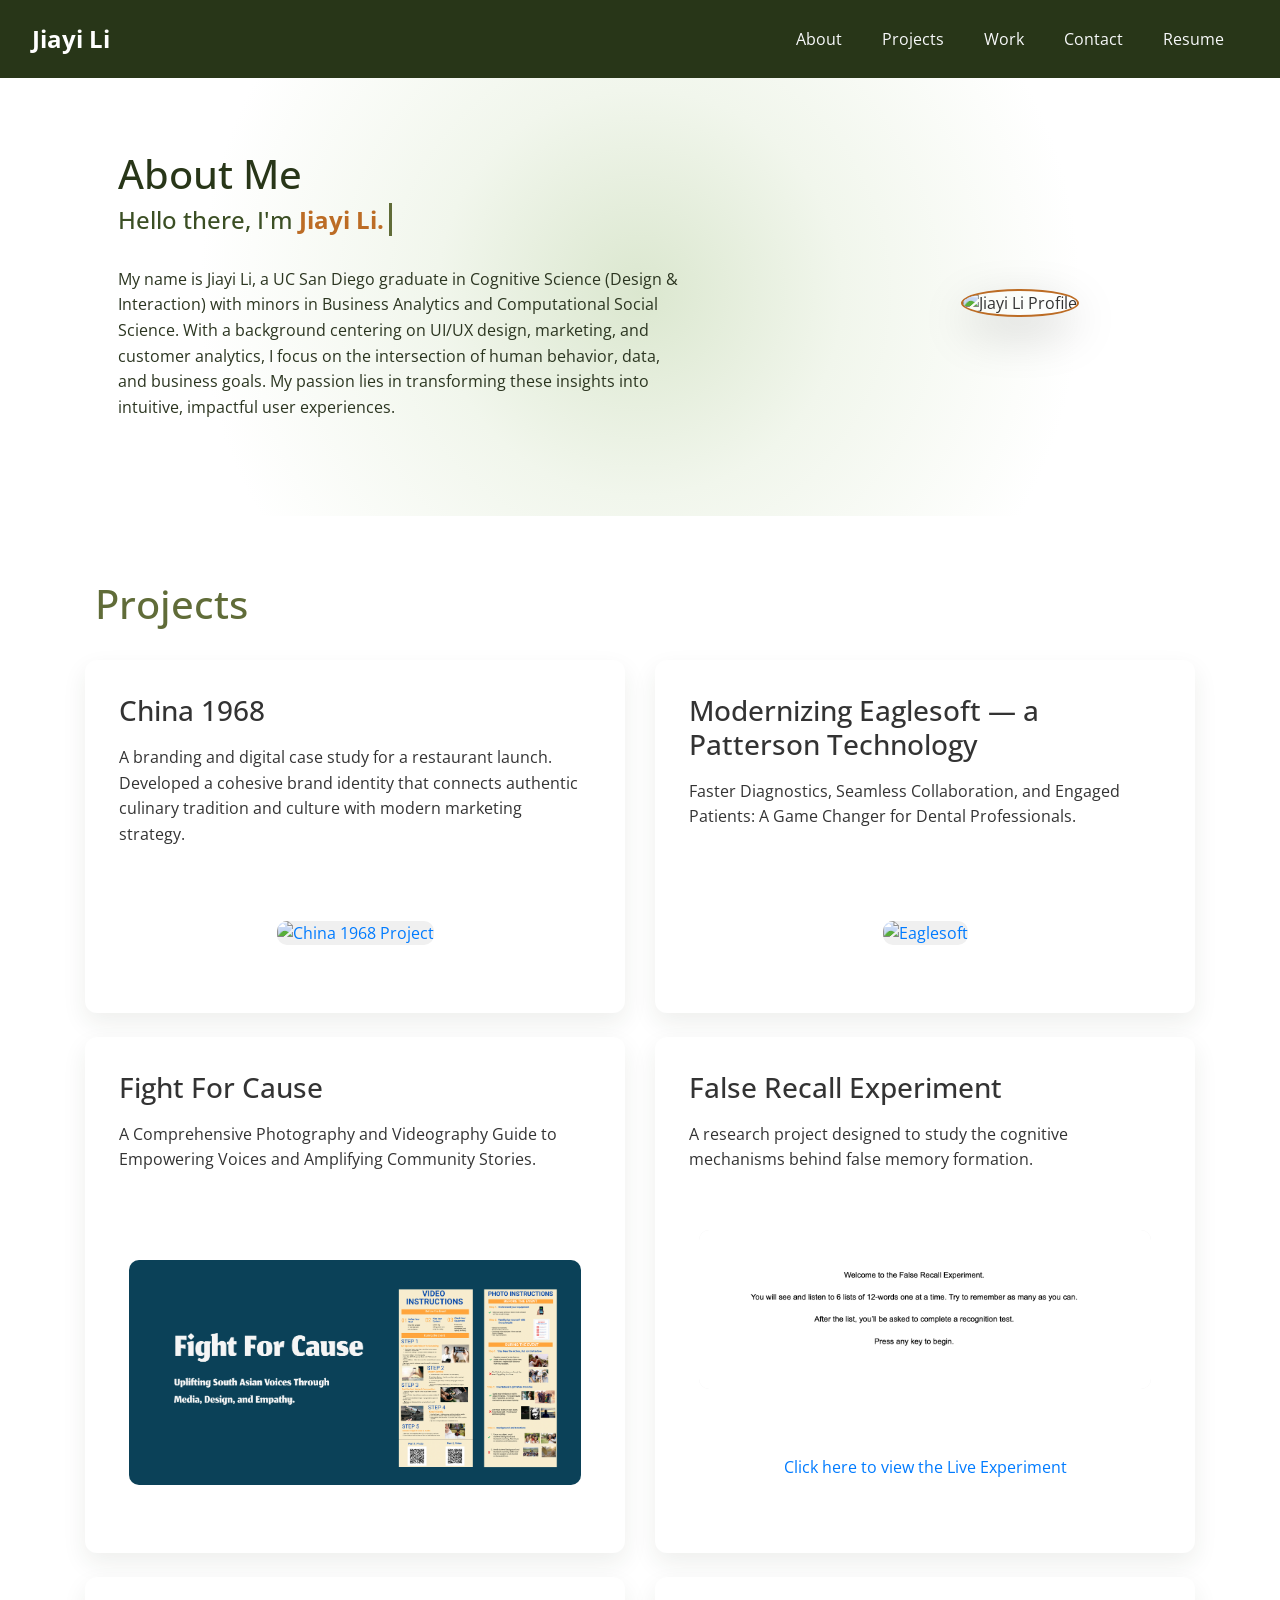
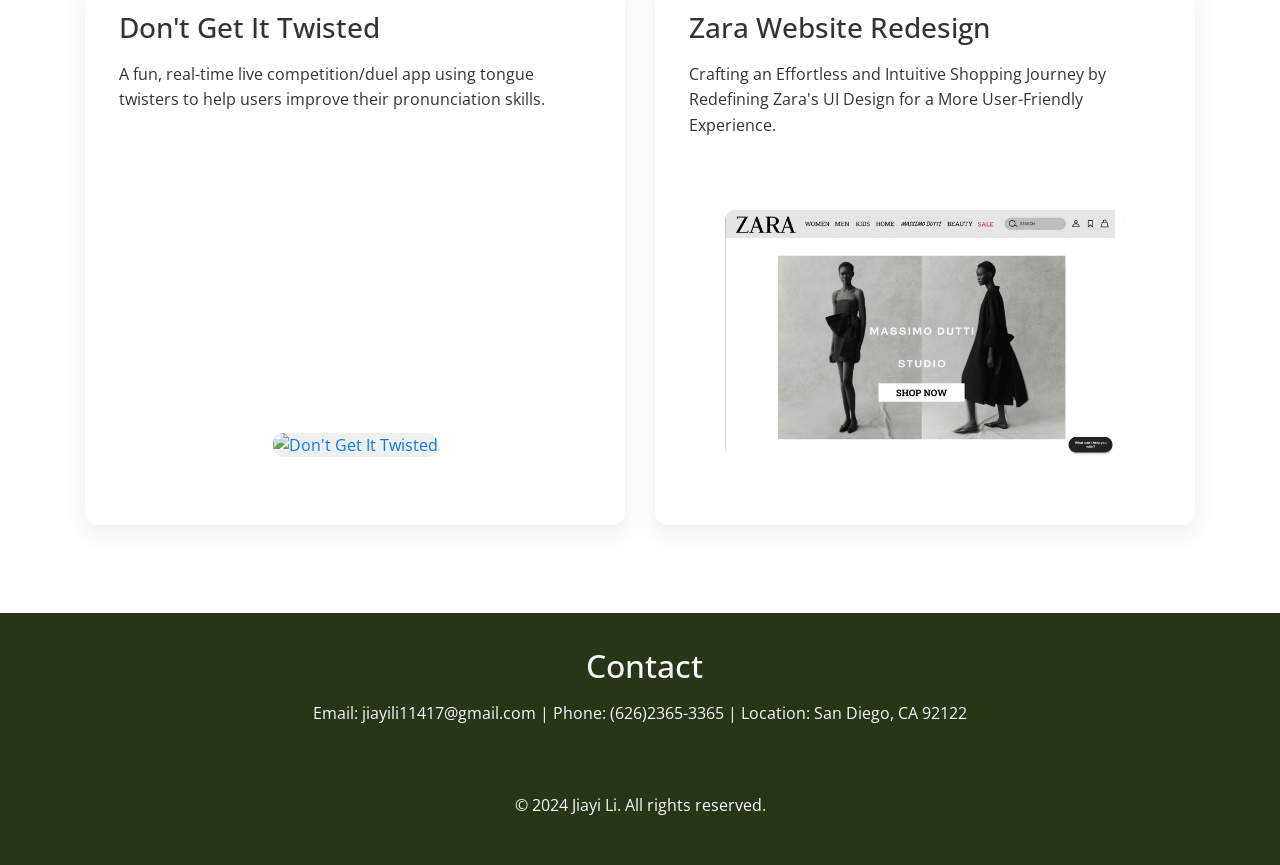
==== index.html @ 479f096c "Update index.html" ====
<!doctype html>
<html lang="en">
<head>
    <meta charset="utf-8">
    <meta name="viewport" content="width=device-width, initial-scale=1, shrink-to-fit=no">
    <link href="https://fonts.googleapis.com/css2?family=Open+Sans:ital,wght@0,300..800;1,300..800&family=Roboto:wght@300&display=swap" rel="stylesheet">
    <link rel="stylesheet" href="https://stackpath.bootstrapcdn.com/bootstrap/4.5.2/css/bootstrap.min.css" integrity="sha384-JcKb8q3iqJ61gNV9KGb8thSsNjpSL0n8PARn9HuZOnIxN0hoP+VmmDGMN5t9UJ0Z" crossorigin="anonymous">
    <link rel="stylesheet" href="styles.css">
    <script src="https://kit.fontawesome.com/b424141c2f.js" crossorigin="anonymous"></script>
    <title>Portfolio</title>
</head>
<body>
    <a id="back-to-top" href="#" class="btn btn-light btn-lg back-to-top" role="button">
        <i class="fas fa-chevron-up"></i>
    </a>
    <!-- Navbar -->
    <nav class="navbar navbar-expand-lg navbar-dark bg-dark fixed-top">
        <a class="navbar-brand" href="#" >Jiayi Li</a>
        <button class="navbar-toggler" type="button" data-toggle="collapse" data-target="#navbarTogglerDemo02" aria-controls="navbarTogglerDemo02" aria-expanded="false" aria-label="Toggle navigation">
            <span class="navbar-toggler-icon"></span>
        </button>
        <div class="collapse navbar-collapse" id="navbarTogglerDemo02">
            <ul class="navbar-nav ml-auto">
                <li class="nav-item">
                    <a href="#about" class="nav-link"><i class="fas fa-user"></i> About</a>
                </li>
                <li class="nav-item">
                    <a href="#projects" class="nav-link"><i class="fas fa-project-diagram"></i> Projects</a>
                </li>
                <li class="nav-item">
                    <a href="work.html" class="nav-link"><i class="fas fa-palette"></i> Work</a>
                </li>
                <li class="nav-item">
                    <a href="#contact" class="nav-link"><i class="fas fa-envelope"></i> Contact</a>
                </li>
                <li class="nav-item">
                    <a href="Jiayi Li_Resume.pdf" class="nav-link" target="_blank"><i class="fas fa-file-alt"></i> Resume</a>
                </li>
            </ul>
        </div>
    </nav>

    
    <!-- About Me Section -->
    <section id="about" class="about-bg">
        <div class="container">
            <div class="row align-items-center">
                
                <div class="col-md-7 px-lg-5"> 
                    <div class="about-content-wrapper">
                        <h2 class="section-title"><i class="fas fa-user"></i> About Me</h2>
                        <h4 class="typewriter-container">
                            Hello there, I'm <span id="typewriter" class="typewriter-text"></span>
                        </h4>
                        <p class="about-description">
                            My name is Jiayi Li, a UC San Diego graduate in Cognitive Science (Design & Interaction) with minors in Business Analytics and Computational Social Science. With a background centering on UI/UX design, marketing, and customer analytics, I focus on the intersection of human behavior, data, and business goals. My passion lies in transforming these insights into intuitive, impactful user experiences.
                        </p>
                    </div>
                </div>

                <div class="col-md-4 offset-md-1 text-center">
                    <div class="image-stack">
                        <img src="images/Gradprofile.JPG" alt="Jiayi Li Profile" class="img-fluid profile-photo shadow-lg">
                        <div class="blob-decor"></div>
                    </div>
                </div>

            </div>
        </div>
    </section>

    <!-- Projects Section -->
    <section id="projects" class="projects-bg">
        <div class="container">
            <h2><i class="fas fa-project-diagram"></i>&nbsp;Projects</h2>
    
            <!-- ROW 1: China 1968 & Eaglesoft Redesign -->
            <div class="row">
                <!-- Project 1: China 1968 -->
                <div class="col-md-6 mb-4">
                    <div class="project-item">
                        <h3>China 1968</h3>
                        <p>A branding and digital case study for a restaurant launch. Developed a cohesive brand identity that connects authentic culinary tradition and culture with modern marketing strategy.</p>
                        <div class="image-container">
                            <a href="https://sites.google.com/ucsd.edu/china1968/home" target="_blank" rel="noopener noreferrer">
                                <img src="images/China1968.png" alt="China 1968 Project" class="img-fluid">
                            </a>
                        </div>
                    </div>
                </div> <!-- End Project 1 -->
    
                <!-- Project 2: Eaglesoft Redesign -->
                <div class="col-md-6 mb-4">
                    <div class="project-item">
                        <h3>Modernizing Eaglesoft — a Patterson Technology</h3>
                        <p>Faster Diagnostics, Seamless Collaboration, and Engaged Patients: A Game Changer for Dental Professionals.</p>
                        <div class="image-container">
                            <a href="https://sites.google.com/ucsd.edu/pattersoneaglesoft/home" target="_blank" rel="noopener noreferrer">
                                <img src="images/Eaglesoft.png" alt="Eaglesoft" class="img-fluid">
                            </a>
                        </div>
                    </div>
                </div> <!-- End Project 2 -->
            </div> <!-- End Row 1 -->
    
            <!-- ROW 2: Saahas For Cause & False Recall Experiment -->
            <div class="row">
                <!-- Project 3: Saahas For Cause -->
                <div class="col-md-6 mb-4">
                    <div class="project-item">
                        <h3>Fight For Cause</h3>
                        <p>A Comprehensive Photography and Videography Guide to Empowering Voices and Amplifying Community Stories.</p>
                        <div class="image-container">
                            <a href="https://sites.google.com/ucsd.edu/saahasforcause/home" target="_blank" rel="noopener noreferrer">
                                <img src="images/Fight For Cause.png" alt="Don't Get It Twisted" class="img-fluid">
                            </a>
                        </div>
                    </div>
                </div> <!-- End Project 3 -->
    
                <!-- Project 4: False Recall Experiment -->
                <div class="col-md-6 mb-4">
                    <div class="project-item">
                        <h3>False Recall Experiment</h3>
                        <p>A research project designed to study the cognitive mechanisms behind false memory formation.</p>
                        <div class="image-container">
                            <a href="Cogs 119 Project Final Report.pdf" target="_blank" rel="noopener noreferrer">
                                <img src="images/False Recall Experiment Page.png" alt="False Recall Experiment" class="img-fluid mb-3">
                            </a>
                        </div>
                        <p class="text-center mt-3 w-100">
                            <a href="https://cogs119.github.io/group_fa24_false_recall/" target="_blank" rel="noopener noreferrer">
                                Click here to view the Live Experiment
                            </a>
                        </p>
                    </div>
                </div> <!-- End Project 4 -->
            </div> <!-- End Row 2 -->
    
            <!-- ROW 3: Don't Get It Twisted & Zara Website Redesign -->
            <div class="row">
                <!-- Project 5: Don't Get It Twisted -->
                <div class="col-md-6 mb-4">
                    <div class="project-item">
                        <h3>Don't Get It Twisted</h3>
                        <p>A fun, real-time live competition/duel app using tongue twisters to help users improve their pronunciation skills.</p>
                        <div class="image-container">
                            <a href="https://sites.google.com/ucsd.edu/dont-get-it-twisted/home" target="_blank" rel="noopener noreferrer">
                                <img src="images/Twisted.png" alt="Don't Get It Twisted" class="img-fluid">
                            </a>
                        </div>
                    </div>
                </div> <!-- End Project 5 -->
    
                <!-- Project 6: Zara Website Redesign -->
                <div class="col-md-6 mb-4">
                    <div class="project-item">
                        <h3>Zara Website Redesign</h3>
                        <p>Crafting an Effortless and Intuitive Shopping Journey by Redefining Zara's UI Design for a More User-Friendly Experience.</p>
                        <div class="image-container text-center">
                            <a href="4.project 4 final.pdf" target="_blank" rel="noopener noreferrer">
                                <img src="images/Zara Homepage.png" alt="Zara Website Redesign" class="img-fluid project-image">
                            </a>
                        </div>
                    </div>
                </div> <!-- End Project 6 -->
            </div> <!-- End Row 3 -->
    
        </div> <!-- End Container -->
    </section> <!-- End Section -->
        

    <!-- Contact Section -->
    <footer>
        <div class="container">
            <div id="contact">
                <h2><i class="fas fa-envelope"></i>&nbsp;Contact</h2>
                <p>Email: jiayili11417@gmail.com | Phone: (626)2365-3365 | Location: San Diego, CA 92122</p>
                <div class="social-links">
                    <a href="mailto:jiayili11417@gmail.com" target="_blank"><i class="fas fa-envelope"></i></a>
                    <a href="https://www.linkedin.com/in/jiayi-li-402054281/" target="_blank"><i class="fab fa-linkedin"></i></a>
                    <a href="https://www.instagram.com/jyl_m50?igsh=NTc4MTIwNjQ2YQ%3D%3D&utm_source=qr" target="_blank"><i class="fab fa-instagram"></i></a>
                </div>
            </div>
            <p>&copy; 2024 Jiayi Li. All rights reserved.</p>
        </div>
    </footer>

    <!-- JavaScript -->
    <!-- jQuery first, then Popper.js, then Bootstrap JS -->
    <script src="https://code.jquery.com/jquery-3.5.1.min.js"></script>
    <script src="https://cdn.jsdelivr.net/npm/bootstrap@4.5.2/dist/js/bootstrap.bundle.min.js"></script>
    <script>
        window.onscroll = function() { scrollFunction(); };

        function scrollFunction() {
            let backToTopButton = document.getElementById("back-to-top");
            if (document.body.scrollTop > 200 || document.documentElement.scrollTop > 200) {
                backToTopButton.style.display = "block"; 
            } else {
                backToTopButton.style.display = "none"; 
            }
         }

        document.getElementById("back-to-top").addEventListener("click", function(event) {
            event.preventDefault(); 
            window.scrollTo({
                top: 0,
                behavior: "smooth"
            });
        });
    </script>

    <script src="https://code.jquery.com/jquery-3.5.1.min.js"></script>
    <script src="https://cdn.jsdelivr.net/npm/bootstrap@4.5.2/dist/js/bootstrap.bundle.min.js"></script>

    <script>
        const textElement = document.getElementById('typewriter');
        const phrases = [
            "Jiayi Li.",
            "a UI/UX Designer."
        ];

        let phraseIndex = 0;
        let charIndex = 0;
        let isDeleting = false;
        let typeSpeed = 100;

        function type() {
            const currentPhrase = phrases[phraseIndex];
            
            if (isDeleting) {
                textElement.textContent = currentPhrase.substring(0, charIndex - 1);
                charIndex--;
                typeSpeed = 50; 
            } else {
                textElement.textContent = currentPhrase.substring(0, charIndex + 1);
                charIndex++;
                typeSpeed = 120; 
            }

            if (!isDeleting && charIndex === currentPhrase.length) {
                isDeleting = true;
                typeSpeed = 2000; 
            } else if (isDeleting && charIndex === 0) {
                isDeleting = false;
                phraseIndex = (phraseIndex + 1) % phrases.length;
                typeSpeed = 500;
            }

            setTimeout(type, typeSpeed);
        }

        document.addEventListener('DOMContentLoaded', type);
    </script>
</body>
</html>
---- styles.css ----
/* General Styles */
body {
    font-family: 'Open Sans', sans-serif;
    color: #333;
    background-color: #f8f9fa;
    margin: 0;
    padding: 0;
}

/* Navbar Styles */
.navbar {
    padding: 1rem 2rem;
    background-color: #283618 !important; 
}

.navbar-brand {
    color: #f8f9fa; 
    font-size: 1.5rem;
    font-weight: bold;
}

.nav-link {
    color: #f8f9fa !important;
    font-size: 1rem;
    margin-right: 1rem;
    display: flex;
    align-items: center;
}

.nav-link i {
    margin-right: 0.5rem; 
}

.nav-link:hover {
    color:#dcdcdc !important;
}

.navbar .navbar-brand {
    color: #ffffff !important;
}


/* About Me Section */
.about-bg {
    background: radial-gradient(circle at center, #dbe7cf 0%, #f1f6ec 30%, #ffffff 65%, #ffffff 100%);
    padding: 80px 0;
    border-bottom: none;
    margin-top: 70px; 
    position: relative;
    overflow: hidden;
}

.about-bg h2 {
    font-size: 2.5rem;
    margin-bottom: 0.5rem;
    color: #283618;
}

.about-bg h4 {
    font-size: 1.5rem;
    margin-bottom: 2rem;
    color: #3b4f24; 
}

.about-bg p {
    font-size: 1rem;
    line-height: 1.6;
    color: #2b3520;
}

.about-bg img {
    border-radius: 50%;
    border: 2.5px solid #bc6c25;; 
    width: 320px; 
    height: 320px; 
}

/* Projects Section */
.projects-bg {
    background-color: white; 
    padding: 4rem 0;
    border-bottom: 2px solid #283618; 
}

.projects-bg h2 {
    font-size: 2.5rem;
    margin-bottom: 2rem;
    color: #606c38; 
}

.project-item {
    width: 100%;
    max-width: 100%;
    margin-bottom: 30px;
    background-color:#ffffff; 
    padding: 2rem;
    border-radius: 12px;
    box-shadow: 0 10px 25px rgba(40, 54, 24, 0.08);
    border-top: 4px solid #606c38;
    transition: transform 0.3s ease;
    display: flex;
    flex-direction: column;
    align-items: flex-start;
    text-align: left; 
    height:100%;
    overflow: hidden
}

.project-item:hover {
    transform: translateY(-10px);
    /* Shadow gets deeper on hover */
    box-shadow: 0 15px 35px rgba(40, 54, 24, 0.15); 
    border-top-color: #bc6c25; /* Border changes to your orange accent */
}

.project-item h3 {
    font-size: 1.5 rem;
    margin-bottom: 0.75rem;
}

.project-item p {
    font-size: 1rem;
    line-height: 1.6;
    margin-top: 5px;
    flex-grow: 1;
}


.image-container {
    text-align: center;
    margin-top: 0.5rem;
    margin-bottom: 1.5rem;
    padding: 10px;
}

.image-container img {
    border-radius: 10px;
    width: 100%;
    height: auto;
    max-height: 250px;
    object-fit: contain;
    transition: transform 0.3s ease;
    background-color: #f0f0f0;
}

.image-container {
    display: flex;
    justify-content: center;
    align-items: center;
    width: 100%; 
    height: auto;
}

.project-image {
    width: 100%; 
    max-width: 400px; 
    height: auto; 
    object-fit: contain;
    border-radius: 10px;
}

.image-container img:hover {
    transform: scale(1.05);
}

.container {
    padding-left: 15px !important;
    padding-right: 15px !important;
}

@media (max-width: 767px) {
    .project-item {
        margin-bottom: 20px;
    }
}

/* Add margin to the COLUMNS, not the items, to prevent vertical overlapping */
.projects-bg [class*="col-"] {
    display: flex;
    margin-bottom: 30px; /* This creates the physical gap between rows */
}

.project-item p {
    flex-grow: 1; /* Pushes the image container to the bottom so cards look even */
    margin-bottom: 1.5rem;
}

.carousel-control-prev-icon,
.carousel-control-next-icon {
    background-color: rgb(118, 118, 118); 
    background-size: 100%, 100%;
}

.carousel-caption {
    position: absolute;
    bottom: 20px; 
    left: 50%;
    transform: translateX(-50%);
    color: black;
    font-size: 8px;
    font-weight: bold;
}

/* Contact Section */
footer {
    background-color: #283618;
    color: #f8f9fa;
    padding: 2rem 0;
    text-align: center;
}

footer h2 {
    margin-bottom: 1rem;
}

footer p {
    font-size: 1rem;
    margin-bottom: 1rem;
}

.social-links a {
    color: #f8f9fa;
    font-size: 1.5rem;
    margin: 0 0.5rem;
    transition: color 0.3s ease;
}

.social-links a:hover {
    color: #bc6c25; 
}

footer p:last-of-type {
    margin-top: 1rem;
}

/* Back-top Button */
#back-to-top {
    position: fixed;
    bottom: 30px;
    right: 30px;
    display: none;
    z-index: 99; 
    font-size: 18px;
    background-color: #e1e4e7; 
    color: #6a6a6a; 
    cursor: pointer;
    padding: 15px;
    border-radius: 50%;
    box-shadow: 0 4px 8px rgba(0, 0, 0, 0.2); 
    transition: background-color 0.3s ease; 
}

#back-to-top:hover {
    background-color: #bc6c25; 
}

/* Style for Graphic Design Posters Section */
#posters {
    padding: 50px 0;
    background-color: #dda15e;
}

.fancy-title {
    font-family: 'Berghan';
    font-size: 36px;
    font-weight: bold;
    text-align: center;
    color: #F2F1E8;
    text-transform: uppercase;
    letter-spacing: 2px;
    margin-bottom: 40px;
}

.poster-image {
    border: 2px solid #ccc;
    border-radius: 8px;
    box-shadow: 0 4px 8px rgba(0, 0, 0, 0.1);
    transition: transform 0.3s ease, box-shadow 0.3s ease;
}

.poster-image:hover {
    transform: scale(1.05);
    box-shadow: 0 8px 16px rgba(0, 0, 0, 0.2);
}

.poster-image {
    max-width: 100%;
    height: auto;
    display: block;
    margin: 0 auto;
}

@media (max-width: 767px) {
    .project-item {
        margin-bottom: 20px;
    }
}

/* Animation Keyframes */
@keyframes fadeSlideUp {
    from {
        opacity: 0;
        transform: translateY(50px);
    }
    to {
        opacity: 1;
        transform: translateY(0);
    }
}

/* Initially hidden */
.about-bg .about-text, .about-bg .about-img {
    opacity: 0;
    transform: translateY(50px);
    transition: opacity 0.8s ease, transform 0.8s ease;
}

/* Show when active */
.about-bg.show .about-text, .about-bg.show .about-img {
    opacity: 1;
    transform: translateY(0);
}

/* 2/23 updates
/* Enhanced Project Card Interactivity */
.project-item {
    transition: all 0.4s cubic-bezier(0.165, 0.84, 0.44, 1); 
    border: 2px solid transparent; 
}

.project-item:hover {
    transform: translateY(-8px); /* Lifts the card */
    box-shadow: 0 12px 24px rgba(0, 0, 0, 0.15); /* Adds depth */
    border-color: #606c38; 
}

/* Make images zoom slightly inside the card */
.image-container {
    overflow: hidden;
    border-radius: 8px;
}

.image-container img {
    transition: transform 0.5s ease;
}

.project-item:hover .image-container img {
    transform: scale(1.05); 
}

.typewriter-text {
    color: #bc6c25; 
    font-weight: bold;
    border-right: 3px solid #606c38; 
    padding-right: 5px;
    animation: blink 0.8s infinite;
}

@keyframes blink {
    0%, 100% { border-color: transparent; }
    50% { border-color: #606c38; }
}

/* About Section Spacing */
.about-bg {
    padding: 80px 0; 
}

.profile-photo {
    border-radius: 50%;
    border: 8px solid #bc6c25; 
    width: 320px; 
    height: 320px; 
    object-fit: cover;
    box-shadow: 0 10px 30px rgba(0,0,0,0.1); 
    margin-top: 20px;
}

/* Add some padding-right to the text so it doesn't touch the image */
.col-md-7 {
    padding-right: 40px;
}

/* Mobile Fix: Center image when stacked */
@media (max-width: 768px) {
    .col-md-7 {
        padding-right: 15px;
        text-align: center;
        margin-bottom: 30px;
    }
}

/* Styling for the dedicated Work page */
.work-header {
    padding: 120px 0 60px;
    background-color: #dda15e; 
    color: white;
}

.poster-page-img {
    width: 100%;
    height: 500px; 
    object-fit: cover;
    transition: transform 0.3s ease;
    cursor: zoom-in;
}

.poster-page-img:hover {
    transform: translateY(-5px);
    box-shadow: 0 10px 20px rgba(0,0,0,0.2) !important;
}

/* Styling for the dedicated Work Page */
.work-hero {
    padding: 140px 0 80px;
    background-color: #283618; 
}

.work-section-title {
    color: #606c38;
    margin-bottom: 30px;
    font-weight: bold;
    border-left: 5px solid #bc6c25;
    padding-left: 15px;
}

.poster-item {
    width: 100%;
    height: 400px; 
    object-fit: cover;
    border-radius: 8px;
    box-shadow: 0 4px 10px rgba(0,0,0,0.1);
    transition: transform 0.3s ease;
}

.poster-item:hover {
    transform: scale(1.03);
}

.placeholder-box {
    background-color: #e5e5e5;
    height: 300px;
    display: flex;
    align-items: center;
    justify-content: center;
    border-radius: 8px;
    color: #888;
}

.work-page hr {
    margin: 50px 0;
    border-top: 1px solid #dda15e;
}

/* 2/24 
/* --- Photography Section Fix --- */
.photography-grid {
    display: flex;
    flex-wrap: wrap;
    max-width: 1100px; 
    margin: 0 auto;
    align-items: flex-start; 
}

.photo-column {
    flex: 25%; 
    max-width: 25%;
    padding: 0 10px;
    box-sizing: border-box;
}

.photo-item {
    width: 100%;
    margin-bottom: 20px; 
    border-radius: 6px;
    display: block;
    transition: transform 0.3s ease, box-shadow 0.3s ease;
    /* REMOVED max-height and object-fit to allow vertical photos to be tall */
}

.photo-item:hover {
    transform: translateY(-5px);
    box-shadow: 0 10px 20px rgba(0,0,0,0.15);
}

/* --- Lab Section Fixes --- */
.coming-soon-inline {
    max-width: 700px;
    margin: 0 auto; /* Centers the box */
}

/* Custom Header with Orange Line */
.custom-work-header {
    border-left: 5px solid #bc6c25;
    padding-left: 15px;
}

.custom-work-header h2 {
    color: #606c38;
    font-weight: 700;
}

/* Responsive fixes */
@media (max-width: 800px) {
    .photo-column { flex: 50%; max-width: 50%; }
}
@media (max-width: 500px) {
    .photo-column { flex: 100%; max-width: 100%; }
}

/* Instagram Button Styling */
.btn-outline-dark {
    border-color: #bc6c25;
    color: #bc6c25;
    font-weight: bold;
    border-width: 2px;
}

.btn-outline-dark:hover {
    background-color: #bc6c25;
    border-color: #bc6c25;
    color: #fff;
}

/* Photography Grid - Extra Small Refinement */
.smaller-grid {
    max-width: 850px; 
    margin: 0 auto;
}

/* Lab Research Mini-Gallery Styling */
#lab-research .img-fluid {
    transition: transform 0.2s;
    cursor: pointer;
}

#lab-research .img-fluid:hover {
    transform: scale(1.1);
    z-index: 10;
}

/* Coming Soon Section Styling */
.coming-soon-box {
    background-color: rgba(221, 161, 94, 0.05); 
}

/* Smaller Lab Flyers Styling */
.kd-flyer-small {
    border-radius: 4px;
    border: 1px solid #eee;
    box-shadow: 0 2px 5px rgba(0,0,0,0.08);
    transition: transform 0.3s ease;
    width: 100%;
    max-height: 200px; 
    object-fit: contain;
    background-color: white;
}

.kd-flyer-small:hover {
    transform: translateY(-3px);
    box-shadow: 0 5px 15px rgba(0,0,0,0.1);
}

/* Slimmer Coming Soon Box */
.coming-soon-inline {
    border-width: 1px !important; /* Making the dashed line more subtle */
}
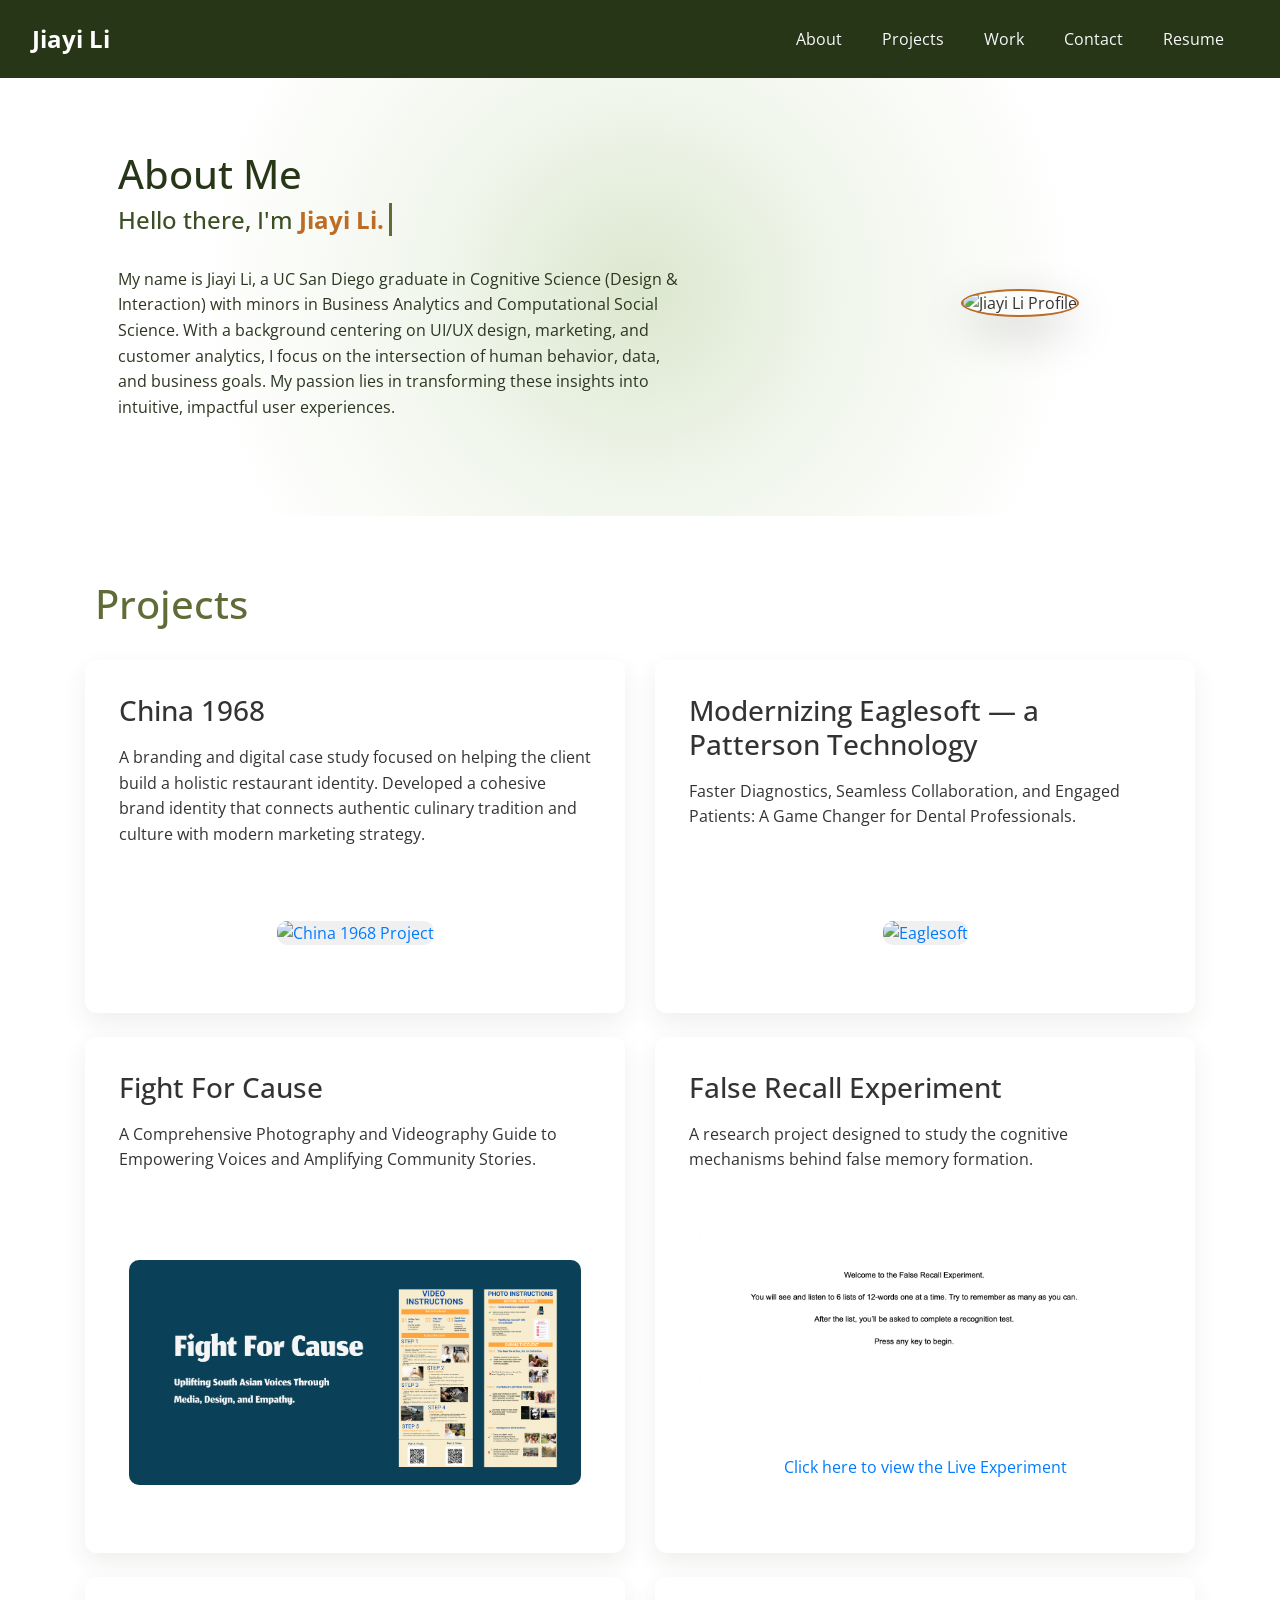
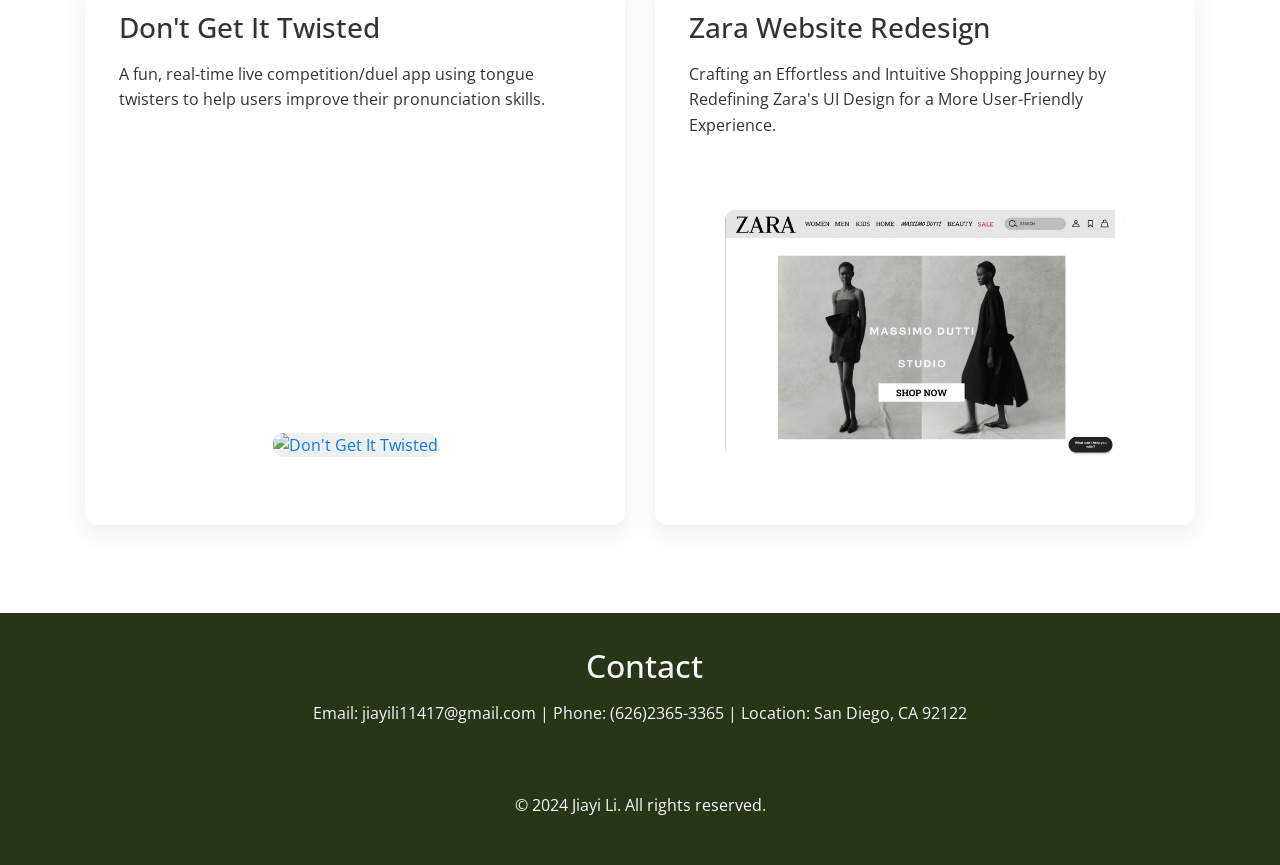
==== commit 35922906: "Update index.html" ====
--- a/index.html
+++ b/index.html
@@ -80,7 +80,7 @@
                 <div class="col-md-6 mb-4">
                     <div class="project-item">
                         <h3>China 1968</h3>
-                        <p>A branding and digital case study for a restaurant launch. Developed a cohesive brand identity that connects authentic culinary tradition and culture with modern marketing strategy.</p>
+                        <p>A branding and digital case study focused on helping the client build a holistic restaurant identity. Developed a cohesive brand identity that connects authentic culinary tradition and culture with modern marketing strategy.</p>
                         <div class="image-container">
                             <a href="https://sites.google.com/ucsd.edu/china1968/home" target="_blank" rel="noopener noreferrer">
                                 <img src="images/China1968.png" alt="China 1968 Project" class="img-fluid">
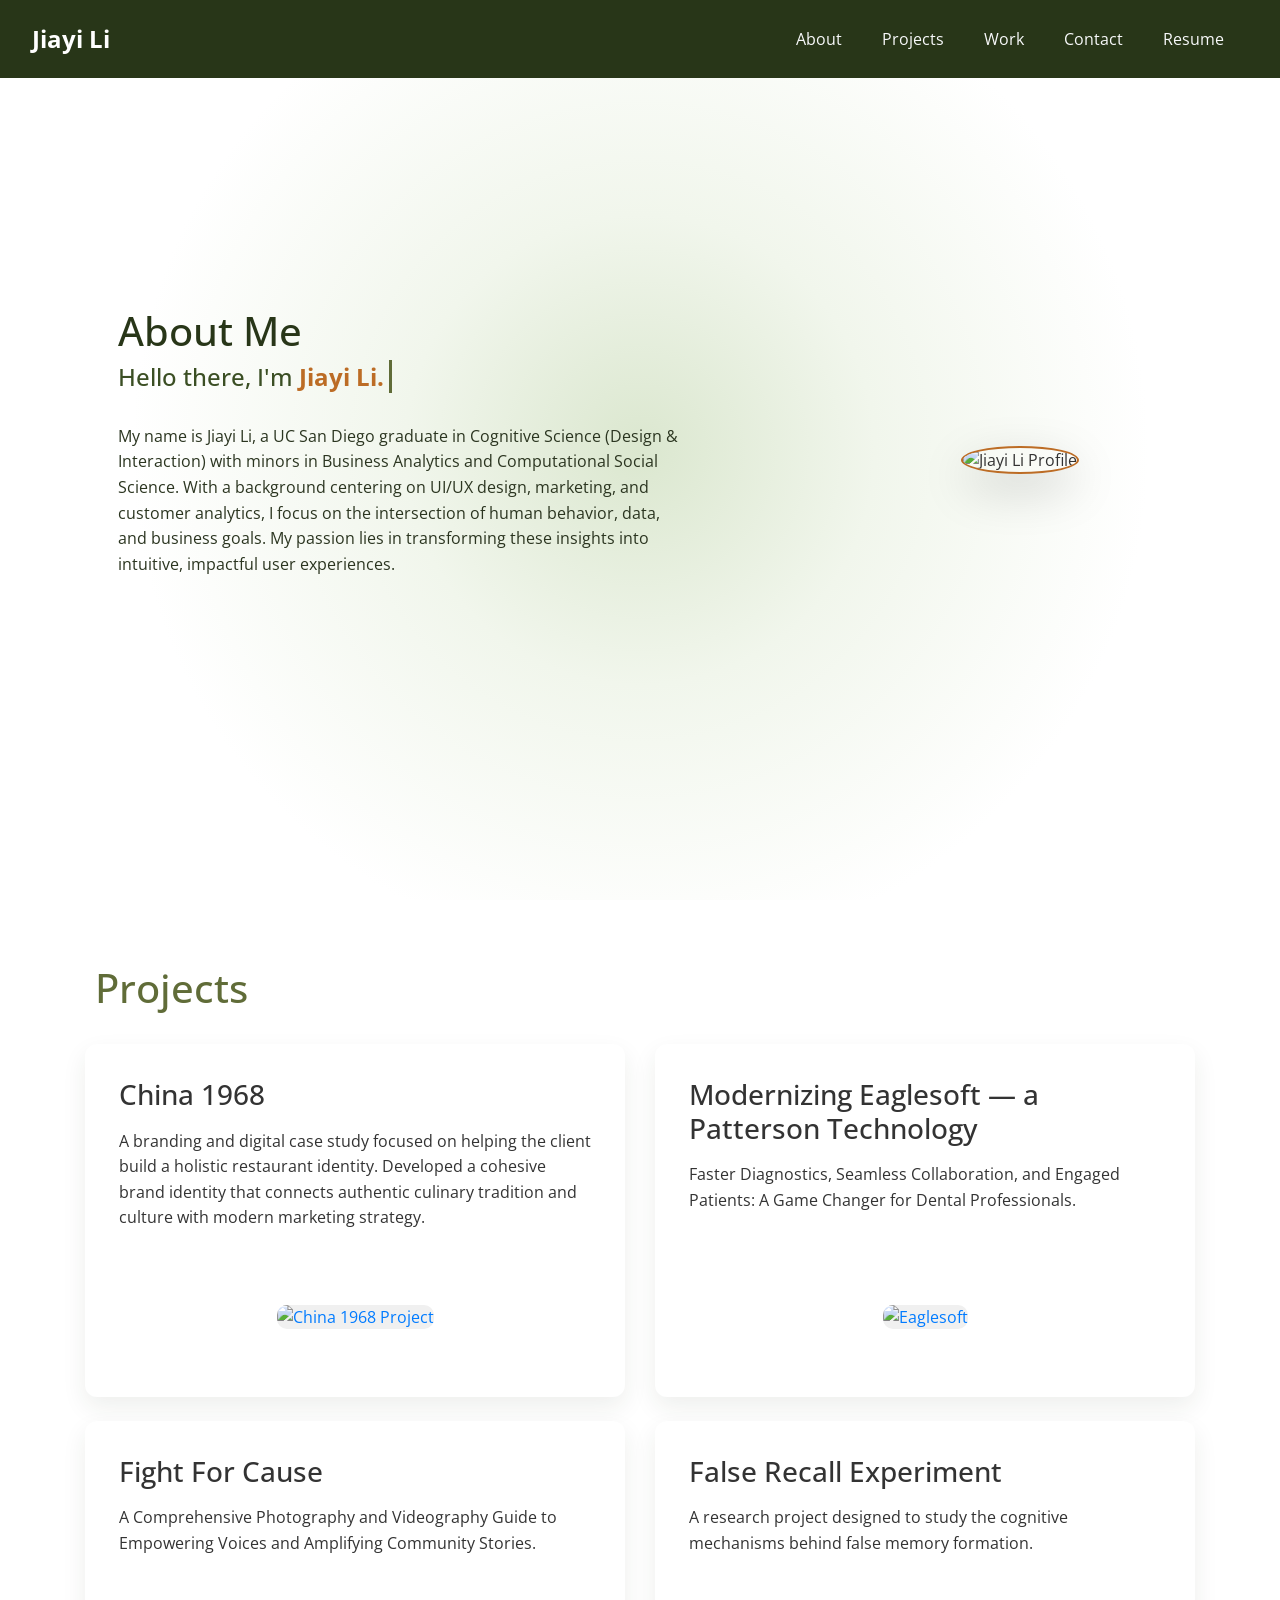
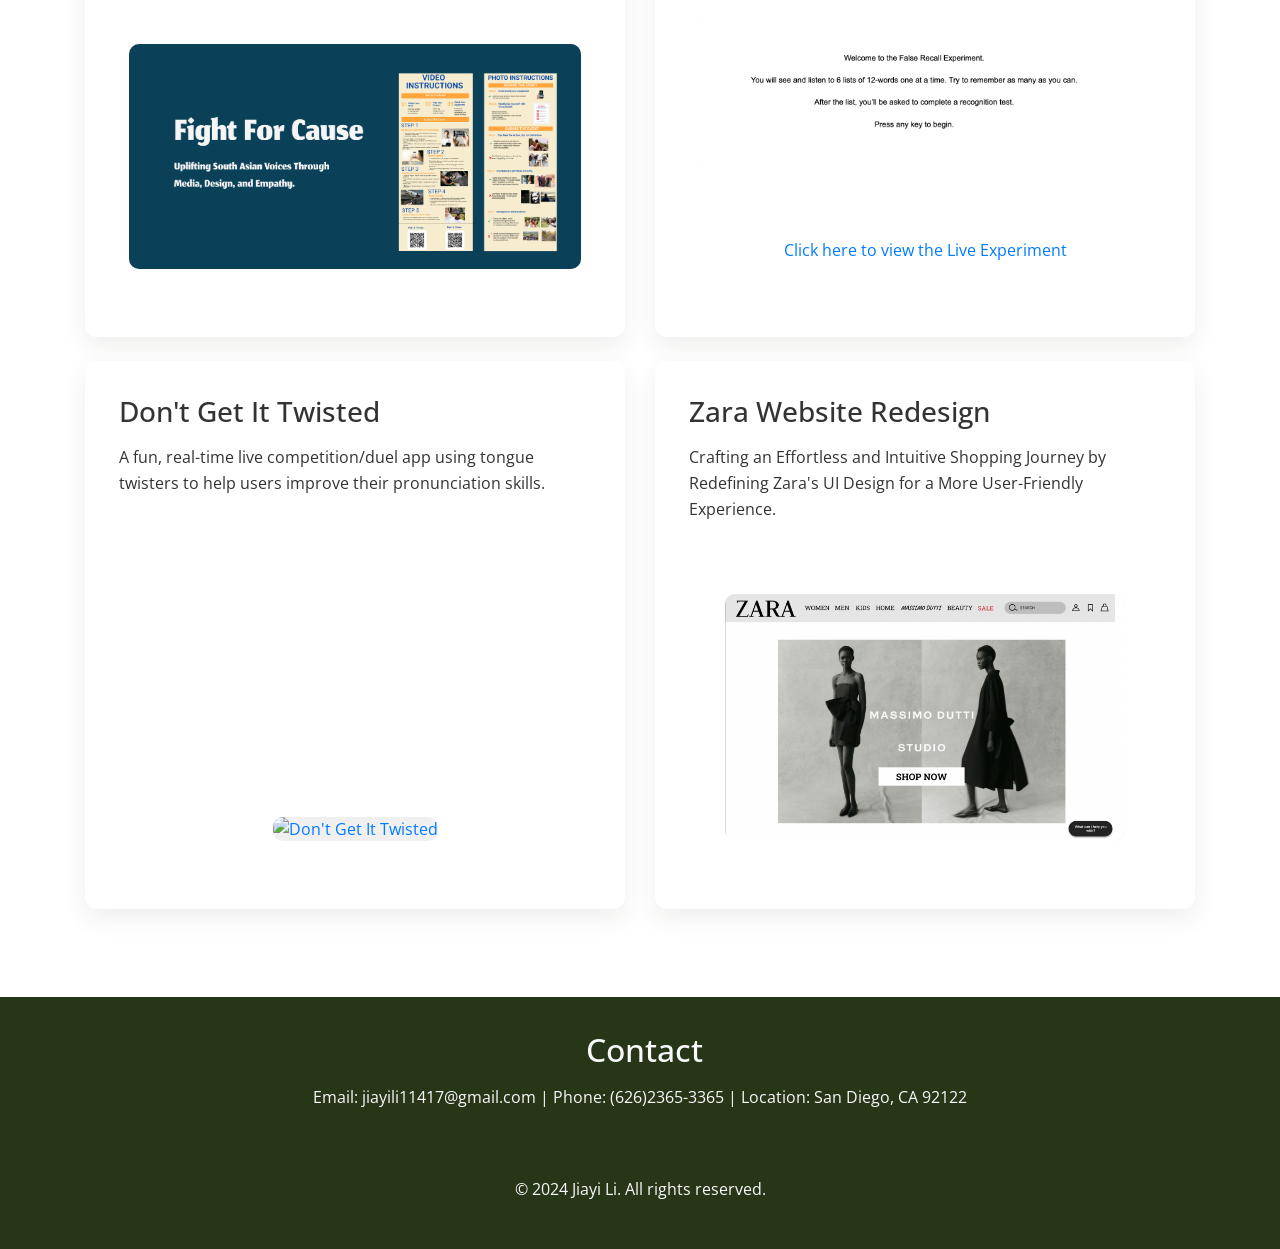
==== commit 556e7698: "Update index.html" ====
--- a/index.html
+++ b/index.html
@@ -34,7 +34,7 @@
                     <a href="#contact" class="nav-link"><i class="fas fa-envelope"></i> Contact</a>
                 </li>
                 <li class="nav-item">
-                    <a href="Jiayi Li_Resume.pdf" class="nav-link" target="_blank"><i class="fas fa-file-alt"></i> Resume</a>
+                    <a href="Jiayi_Li_Resume.pdf" class="nav-link" target="_blank"><i class="fas fa-file-alt"></i> Resume</a>
                 </li>
             </ul>
         </div>
--- a/styles.css
+++ b/styles.css
@@ -43,11 +43,34 @@
 /* About Me Section */
 .about-bg {
     background: radial-gradient(circle at center, #dbe7cf 0%, #f1f6ec 30%, #ffffff 65%, #ffffff 100%);
-    padding: 80px 0;
-    border-bottom: none;
-    margin-top: 70px; 
+    margin-top: 0;
+    padding-top: 70px; /* Offset for fixed navbar */
     position: relative;
     overflow: hidden;
+    height: 100vh; 
+    width: 100%;
+    display: flex;
+    align-items: center;
+    transform-style: preserve-3d;
+    will-change: transform;
+    transition: transform 0.1s cubic-bezier(0.25, 1, 0.5, 1);
+    z-index: 2;
+}
+
+.about-content-wrapper {
+    will-change: transform, opacity;
+    transition: transform 0.1s cubic-bezier(0.25, 1, 0.5, 1), opacity 0.1s linear;
+}
+
+.image-stack {
+    will-change: transform, opacity;
+    transition: transform 0.1s cubic-bezier(0.25, 1, 0.5, 1), opacity 0.1s linear;
+}
+
+#projects {
+    position: relative;
+    z-index: 3;
+    background-color: white;
 }
 
 .about-bg h2 {
@@ -565,3 +588,96 @@
 .coming-soon-inline {
     border-width: 1px !important; /* Making the dashed line more subtle */
 }
+
+/* ==========================================================================
+   Internship Video Section 
+   ========================================================================== */
+.company-intro-card {
+    background-color: #ffffff;
+    border-radius: 12px;
+    box-shadow: 0 4px 15px rgba(40, 54, 24, 0.04);
+    border-left: 4px solid #606c38;
+}
+
+.company-name {
+    color: #283618;
+    font-weight: 700;
+    margin-bottom: 8px;
+}
+
+.company-desc {
+    color: #444;
+    font-size: 0.95rem;
+    line-height: 1.6;
+    margin-bottom: 0;
+}
+
+.video-row-scroll {
+    display: flex;
+    flex-direction: row;
+    flex-wrap: nowrap;
+    gap: 15px;
+    overflow-x: auto;
+    scroll-behavior: smooth;
+    padding: 15px 5px;
+    width: 100%;
+}
+
+.video-row-scroll::-webkit-scrollbar {
+    display: none; 
+}
+
+.video-grid-card {
+    flex: 0 0 auto;
+    width: 155px;
+    background: #ffffff;
+    padding: 10px;
+    border-radius: 12px;
+    box-shadow: 0 4px 12px rgba(40, 54, 24, 0.03);
+    transition: transform 0.4s cubic-bezier(0.165, 0.84, 0.44, 1), box-shadow 0.4s ease;
+    text-align: center;
+    box-sizing: border-box;
+}
+
+.video-grid-card:hover {
+    transform: translateY(-6px);
+    box-shadow: 0 12px 24px rgba(40, 54, 24, 0.12);
+}
+
+.video-responsive {
+    width: 100%;
+    aspect-ratio: 9 / 16;
+    border-radius: 8px;
+    overflow: hidden;
+    background: #1a1a1a;
+}
+
+.video-responsive video {
+    width: 100%;
+    height: 100%;
+    object-fit: cover;
+}
+
+.video-tag {
+    display: block;
+    margin-top: 8px;
+    font-size: 0.8rem;
+    font-weight: bold;
+    color: #bc6c25;
+    white-space: nowrap;
+    overflow: hidden;
+    text-overflow: ellipsis;
+    width: 100%;
+}
+
+@media (max-width: 992px) {
+    .video-grid-card { 
+        width: 165px;
+    }
+}
+
+@media (max-width: 576px) {
+    .video-grid-card { 
+        width: 145px;
+    }
+}
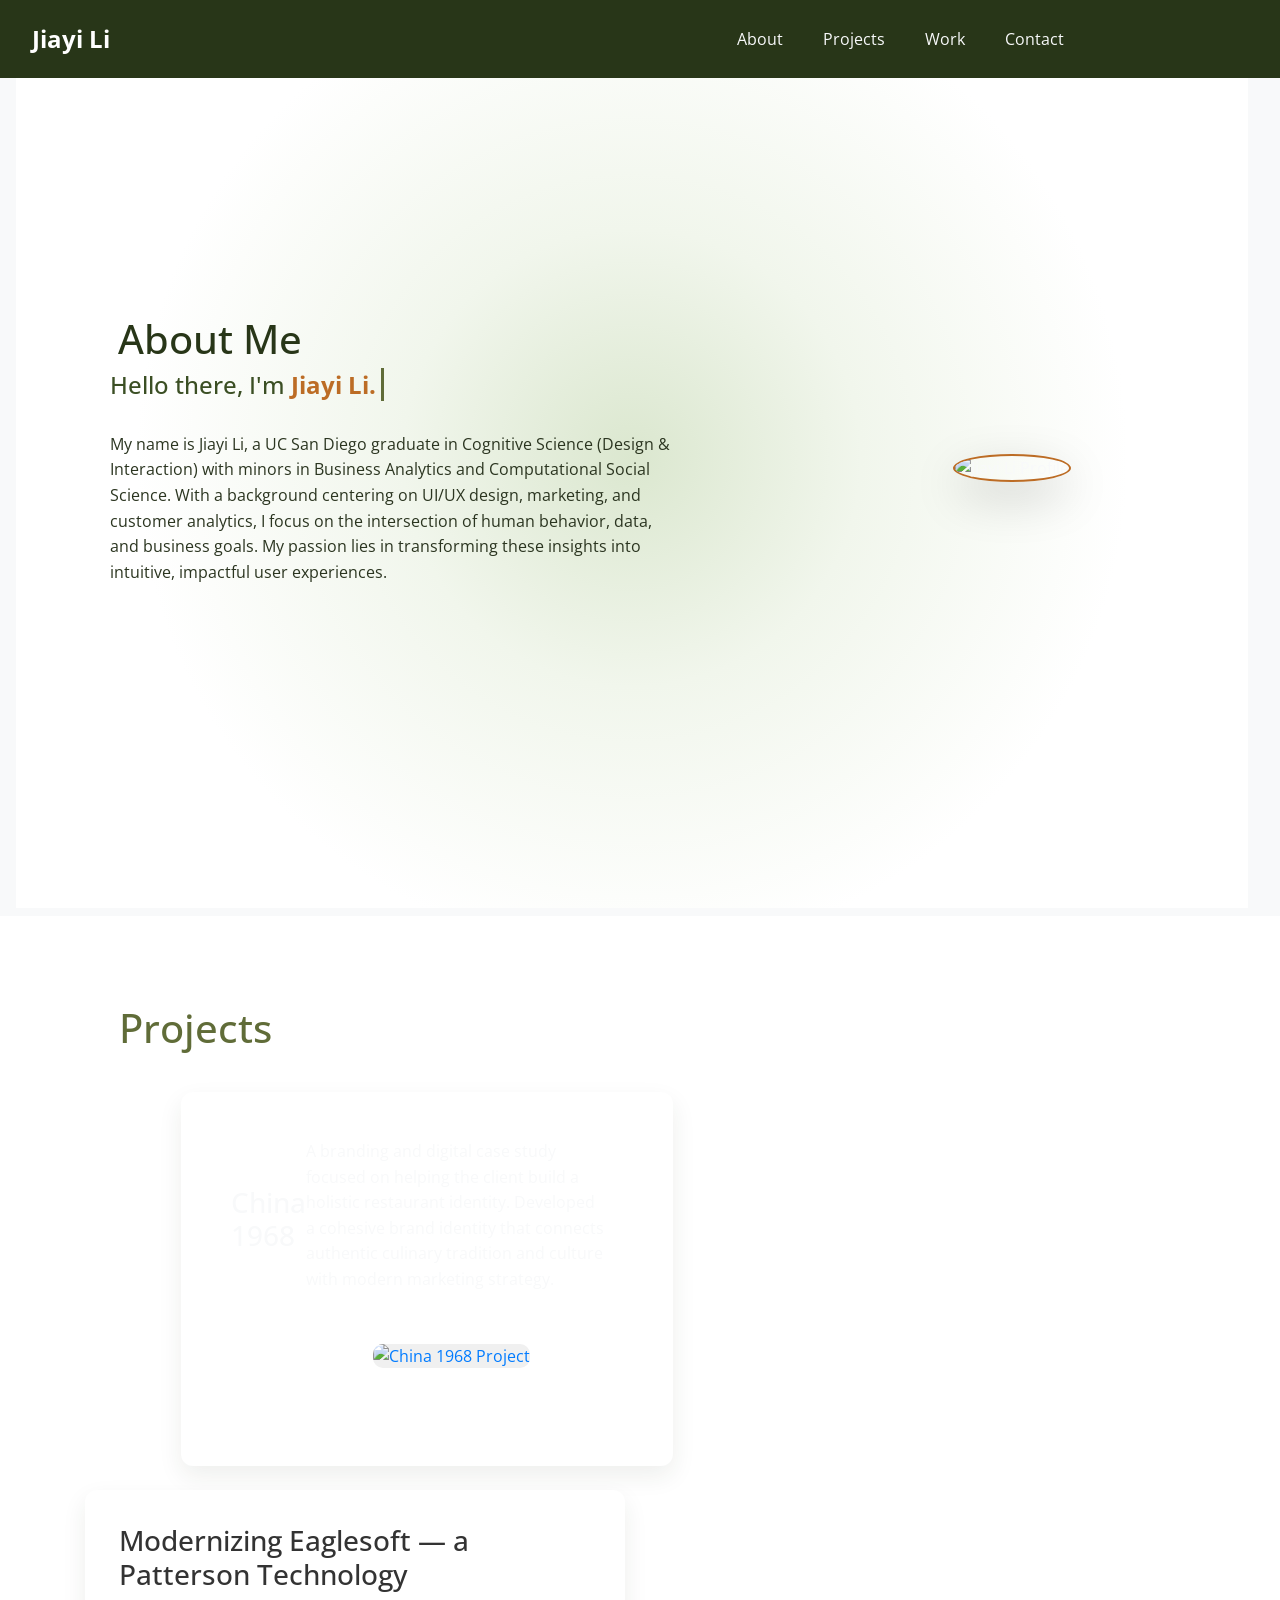
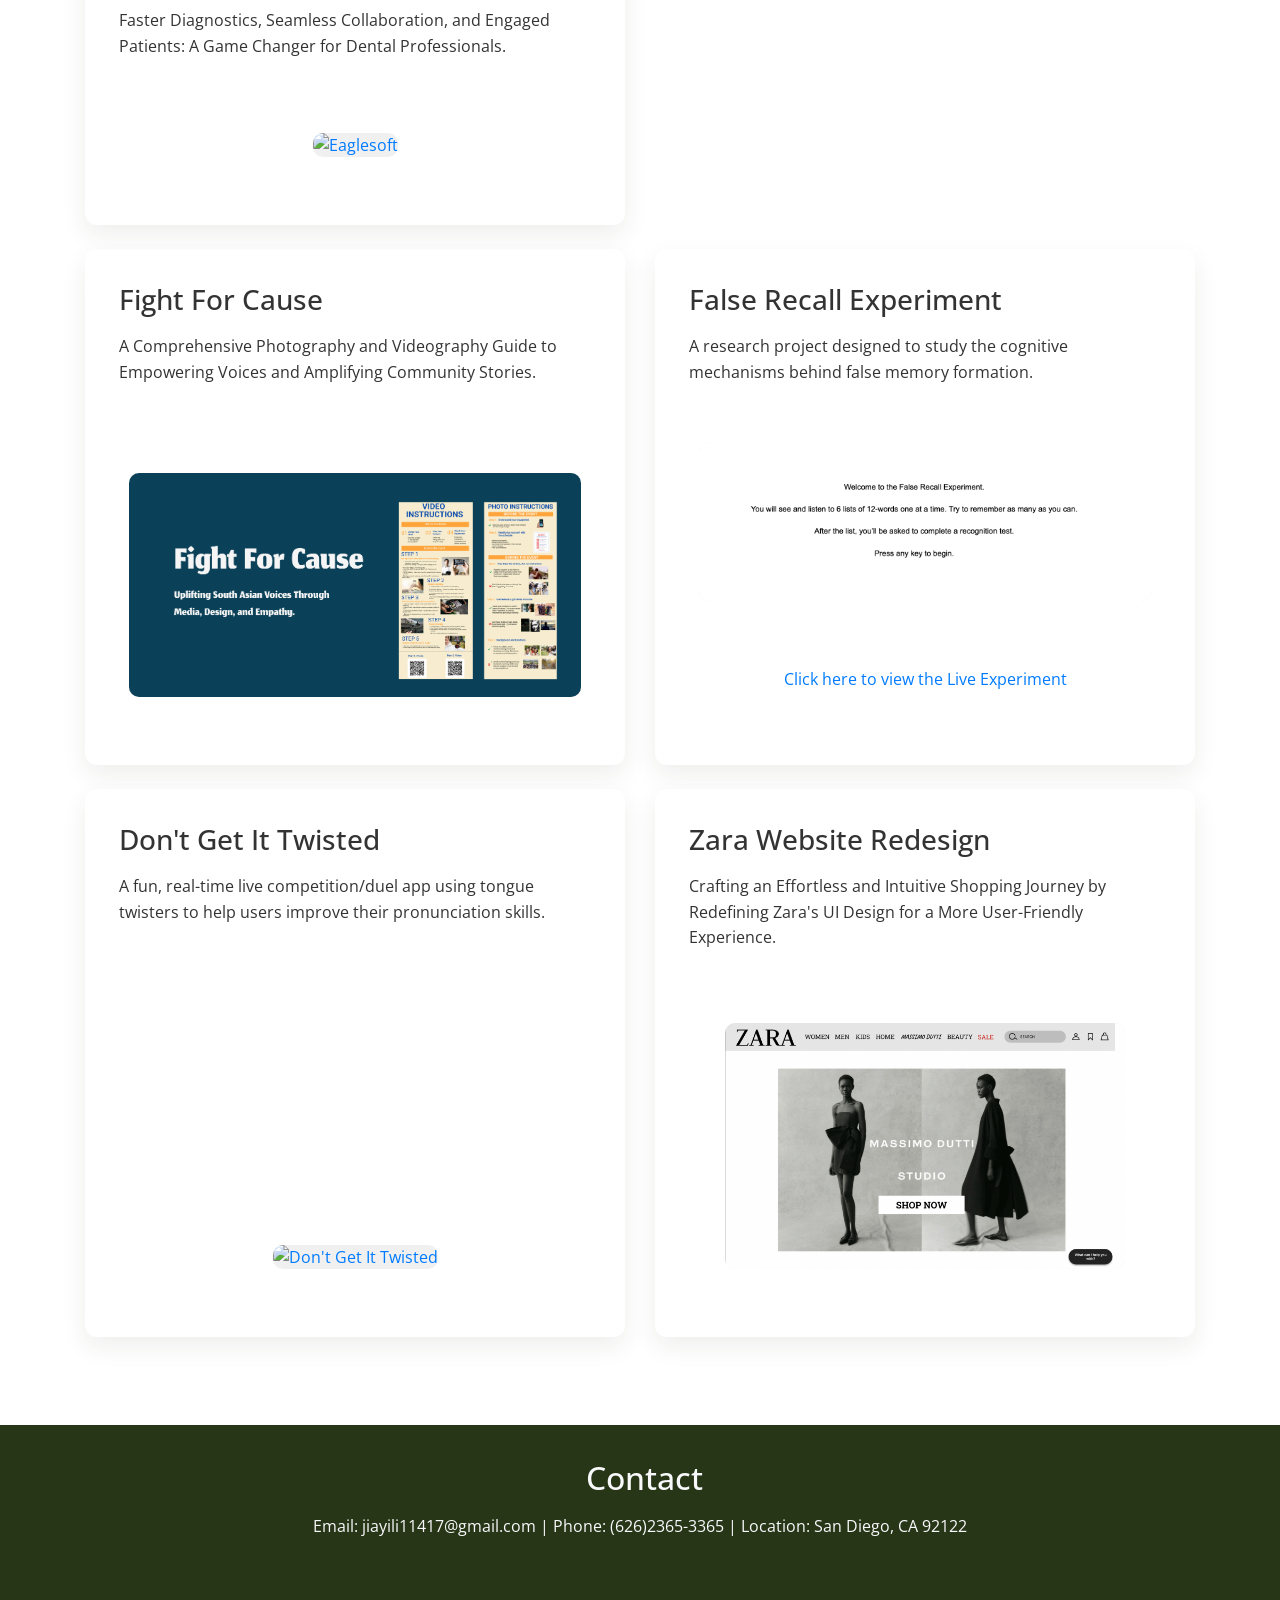
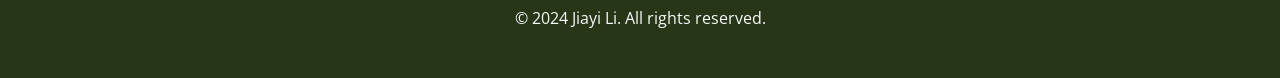
==== commit cfc12bda: "Update index.html" ====
--- a/index.html
+++ b/index.html
@@ -34,7 +34,7 @@
                     <a href="#contact" class="nav-link"><i class="fas fa-envelope"></i> Contact</a>
                 </li>
                 <li class="nav-item">
-                    <a href="Jiayi_Li_Resume.pdf" class="nav-link" target="_blank"><i class="fas fa-file-alt"></i> Resume</a>
+                    <a href="Jiayi_Li_%20Resume.pdf" class="nav-link" target="_blank">
                 </li>
             </ul>
         </div>
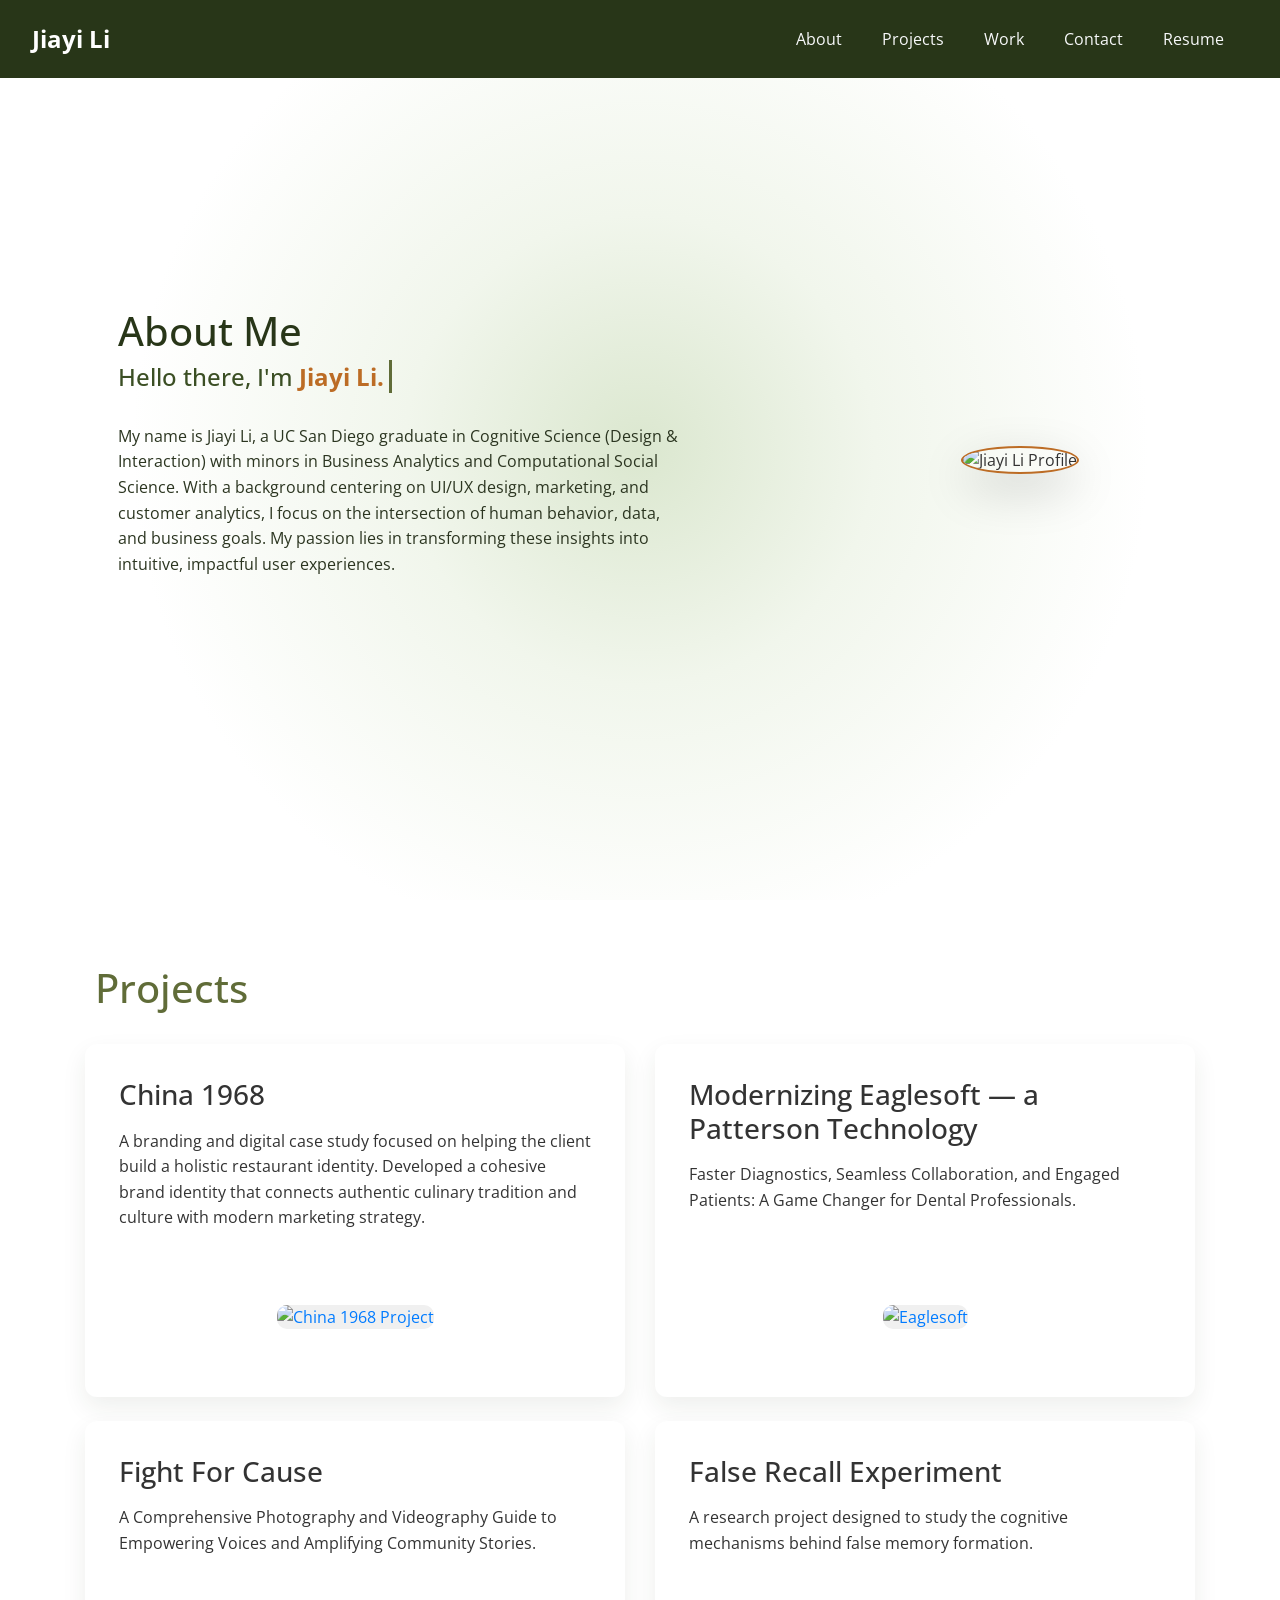
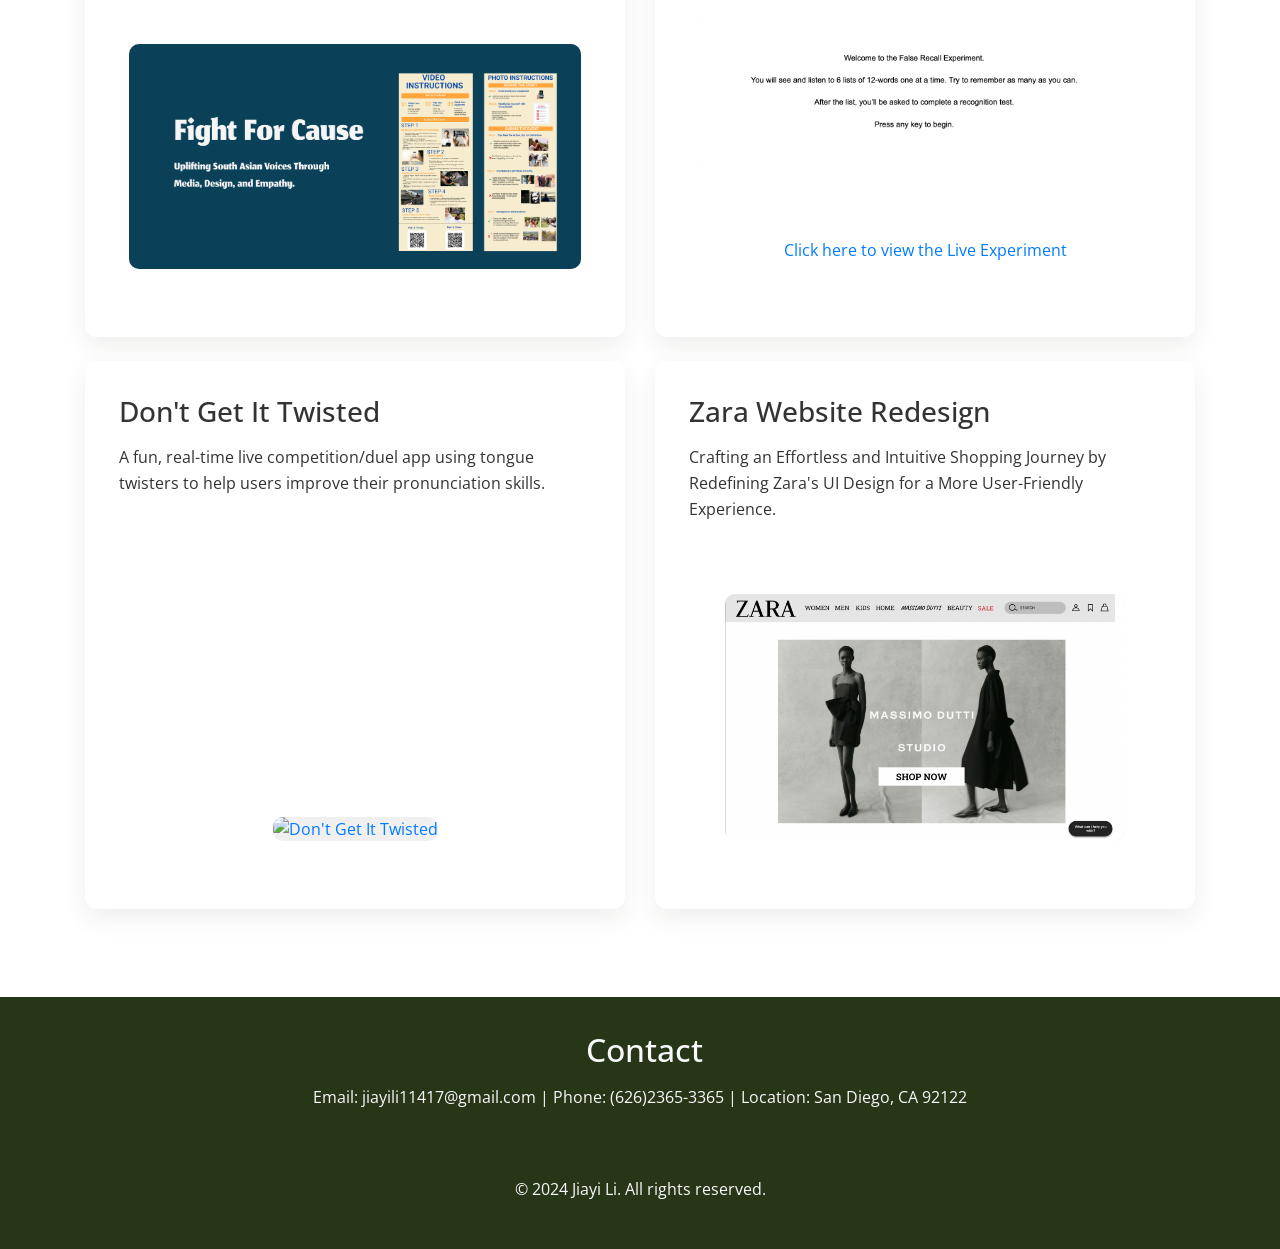
==== commit ed4ee50e: "Update index.html" ====
--- a/index.html
+++ b/index.html
@@ -34,7 +34,7 @@
                     <a href="#contact" class="nav-link"><i class="fas fa-envelope"></i> Contact</a>
                 </li>
                 <li class="nav-item">
-                    <a href="Jiayi_Li_%20Resume.pdf" class="nav-link" target="_blank">
+                    <a href="Jiayi_Li_Resume.pdf" class="nav-link" target="_blank"><i class="fas fa-file-alt"></i> Resume</a>
                 </li>
             </ul>
         </div>
